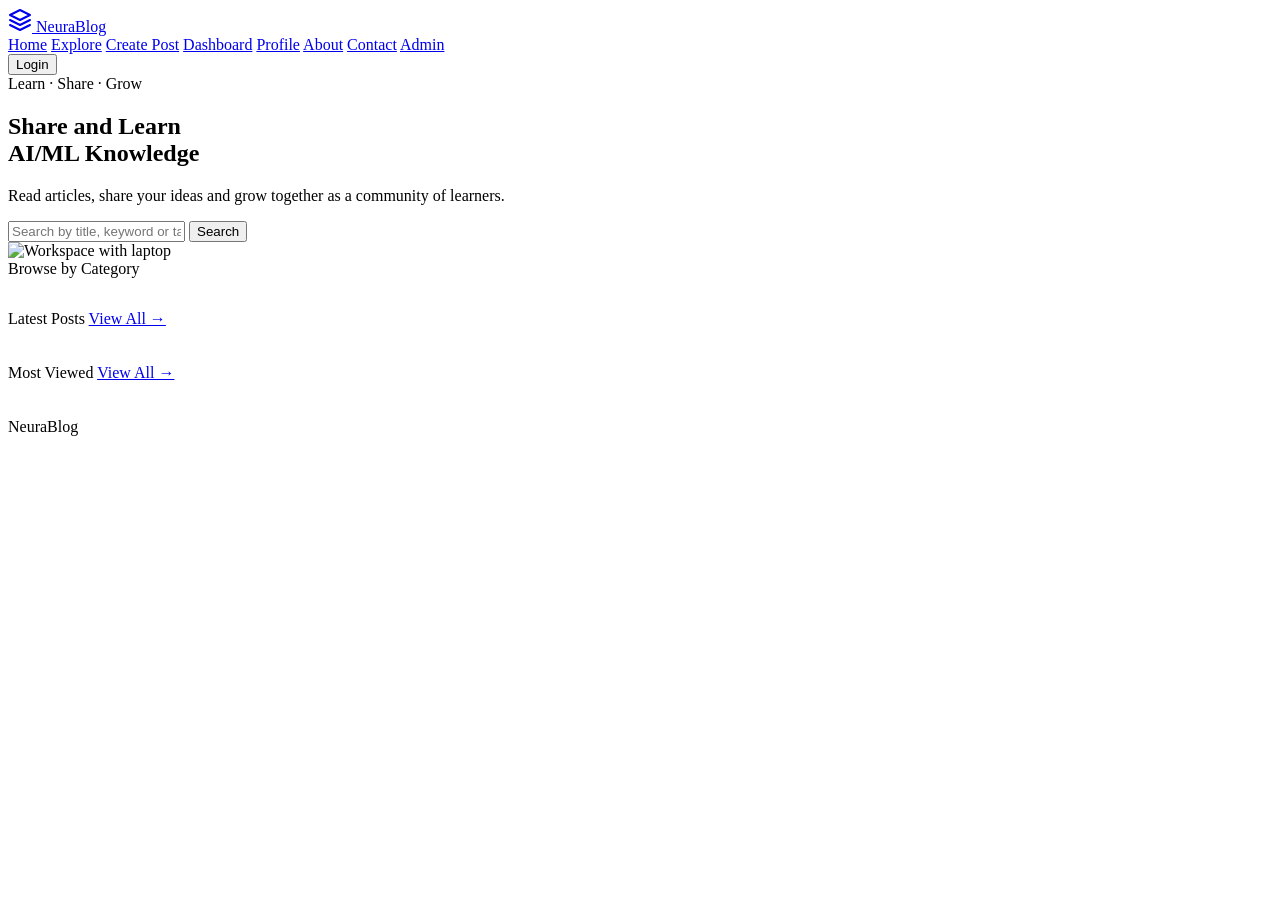
==== index.html @ 39344902 "Add files via upload" ====
<!DOCTYPE html>
<html lang="en">
<head>
    <meta charset="UTF-8">
    <meta name="viewport" content="width=device-width, initial-scale=1.0">
    <title>NeuraBlog - Share and Learn AI/ML Knowledge</title>
    <meta name="description" content="NeuraBlog is a student blogging platform to share and read articles about AI, machine learning, data science and Python.">
    <link rel="stylesheet" href="css/style.css">
</head>
<body>

    <!-- Navbar -->
    <nav class="navbar">
        <div class="container">
            <a href="index.html" class="brand"><svg width="24" height="24" viewBox="0 0 24 24" fill="none" stroke="currentColor" stroke-width="2" stroke-linecap="round" stroke-linejoin="round"><path d="M12 2L2 7l10 5 10-5-10-5zM2 17l10 5 10-5M2 12l10 5 10-5"/></svg> NeuraBlog</a>
            <div class="nav-links">
                <a href="index.html">Home</a>
                <a href="explore.html">Explore</a>
                <a href="create-post.html">Create Post</a>
                <a href="dashboard.html">Dashboard</a>
                <a href="profile.html">Profile</a>
                <a href="about.html">About</a>
                <a href="contact.html">Contact</a>
                <a href="admin.html">Admin</a>
            </div>
            <button class="btn-login" onclick="showLoginMessage()">Login</button>
        </div>
    </nav>

    <!-- Hero section with warm decorative shapes -->
    <section class="hero">
        <div class="container">
            <div class="hero-inner">

                <div class="hero-text">
                    <div class="eyebrow">Learn &middot; Share &middot; Grow</div>
                    <h1>Share and Learn<br><span>AI/ML Knowledge</span></h1>
                    <p>Read articles, share your ideas and grow together as a community of learners.</p>
                    <div class="hero-search">
                        <input type="text" id="heroSearch" placeholder="Search by title, keyword or tag..." onkeydown="handleHeroSearch(event)">
                        <button class="btn btn-primary" onclick="goToSearch()">Search</button>
                    </div>
                </div>

                <div class="hero-image-wrapper">
                    <img src="https://images.unsplash.com/photo-1517694712202-14dd9538aa97?auto=format&fit=crop&w=800&q=80" alt="Workspace with laptop" class="hero-illustration">
                </div>

            </div>
        </div>
    </section>

    <div class="container">

        <!-- Categories -->
        <div style="margin-bottom: 32px;">
            <span class="section-title">Browse by Category</span>
            <div class="categories-scroll" id="categoriesRow" style="margin-top: 14px;">
                <!-- filled by JS -->
            </div>
        </div>

        <!-- Latest posts -->
        <div style="margin-bottom: 36px;">
            <div class="section-header">
                <span class="section-title">Latest Posts</span>
                <a href="explore.html" class="view-all-link">View All &rarr;</a>
            </div>
            <div class="posts-grid" id="recentPosts">
                <!-- filled by JS -->
            </div>
        </div>

        <!-- Most viewed -->
        <div style="margin-bottom: 36px;">
            <div class="section-header">
                <span class="section-title">Most Viewed</span>
                <a href="explore.html?sort=views" class="view-all-link">View All &rarr;</a>
            </div>
            <div class="posts-grid" id="mostViewed">
                <!-- filled by JS -->
            </div>
        </div>

    </div>

    <footer class="footer">
        NeuraBlog
    </footer>

    <script src="js/data.js"></script>
    <script src="js/auth.js"></script>
    <script src="js/posts.js"></script>
    <script src="js/main.js"></script>
    <script>
        initSampleData();
        showHomePage();
    </script>

</body>
</html>
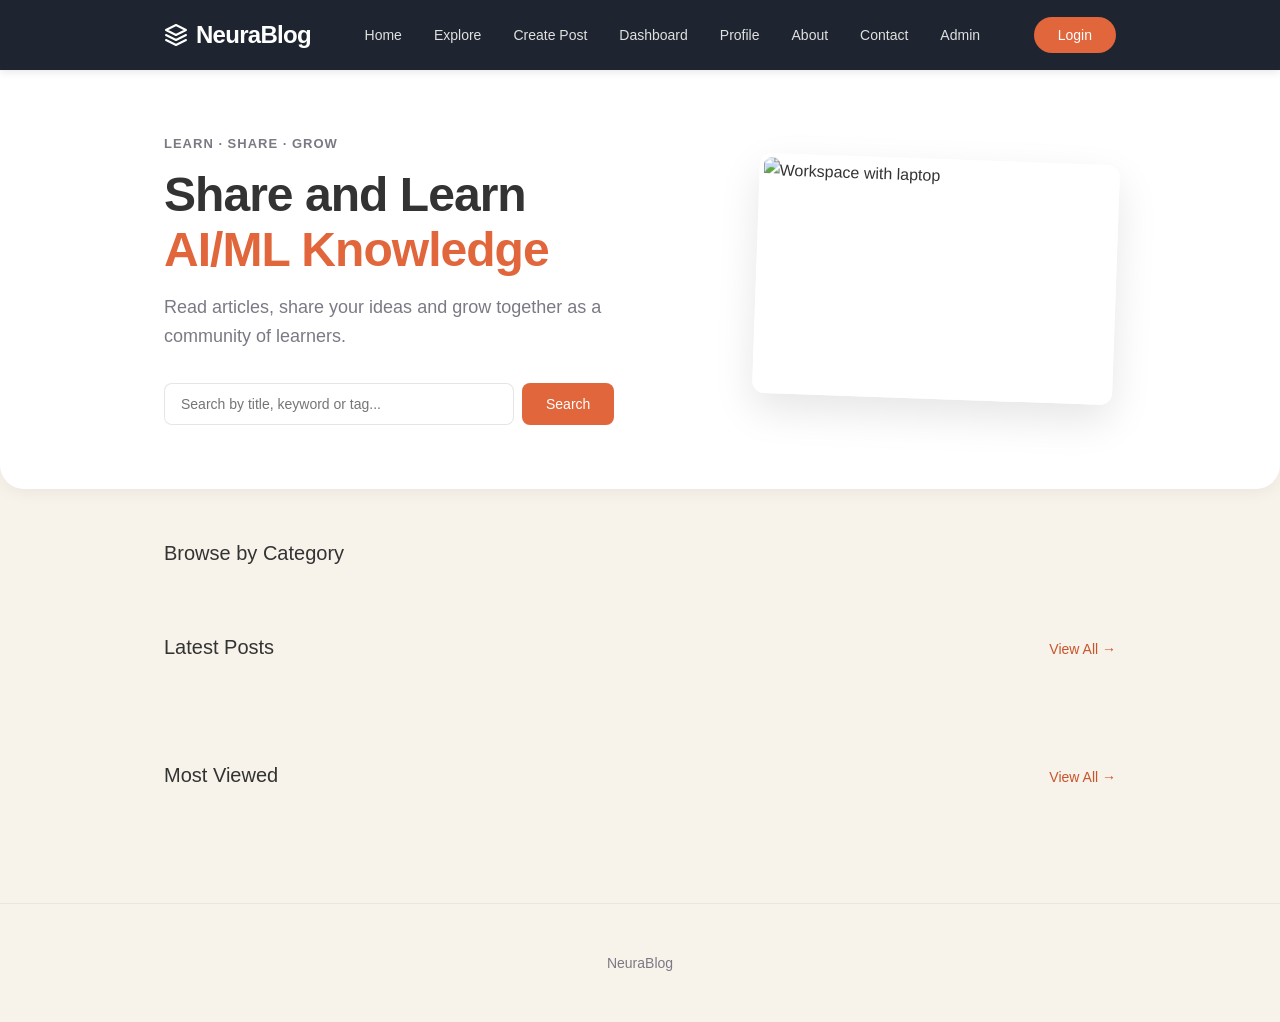
==== commit 2b2f56a2: "Fix HTML formatting and update stylesheet link" ====
--- a/index.html
+++ b/index.html
@@ -5,7 +5,7 @@
     <meta name="viewport" content="width=device-width, initial-scale=1.0">
     <title>NeuraBlog - Share and Learn AI/ML Knowledge</title>
     <meta name="description" content="NeuraBlog is a student blogging platform to share and read articles about AI, machine learning, data science and Python.">
-    <link rel="stylesheet" href="css/style.css">
+    <link rel="stylesheet" href="style.css">
 </head>
 <body>
 
--- a/style.css
+++ b/style.css
@@ -0,0 +1,363 @@
+/* css/style.css */
+/* NeuraBlog - Creative Studio Theme */
+
+:root {
+  --bg-base: #F7F2EA;
+  --bg-card: #FFFFFF;
+  --bg-surface: #FFFFFF;
+  --accent: #E1663B;
+  --accent-dark: #C6552B;
+  --text-main: #333333;
+  --text-sec: #7A7A85;
+  --danger: #D48484;
+  --danger-dark: #B96666;
+  
+  --nav-bg: #1E2530;
+  --nav-text: #E0E0E0;
+  --nav-active-text: #E1663B;
+  
+  --cat-ml: #DCE4EE;
+  --cat-dl: #E6DCEE;
+  --cat-ds: #DCEEDF;
+  --cat-py: #FFE6D5;
+  --cat-pt: #EEE5DC;
+  --cat-ac: #E2ECEB;
+  --cat-ra: #E8E5E1;
+
+  --shadow-card: 0 4px 16px rgba(0,0,0,0.05);
+  --shadow-hover: 0 8px 24px rgba(0,0,0,0.08);
+  
+  --rad-card: 12px;
+  --rad-btn: 8px;
+  --rad-input: 8px;
+  --rad-pill: 50px;
+
+  --space-1: 8px;
+  --space-2: 16px;
+  --space-3: 24px;
+  --space-4: 32px;
+  --space-5: 48px;
+  --space-6: 64px;
+  
+  --font-head: 'Inter', -apple-system, sans-serif;
+  --font-body: 'Inter', -apple-system, sans-serif;
+  --font-ui: 'Inter', -apple-system, sans-serif;
+}
+
+* { margin:0; padding:0; box-sizing:border-box; }
+body { background: var(--bg-base); color: var(--text-main); font-family: var(--font-ui); line-height: 1.6; }
+h1, h2, h3, h4 { font-family: var(--font-head); font-weight: 600; letter-spacing: -0.02em; color: var(--text-main); }
+a { color: var(--text-main); text-decoration: none; transition: color 0.2s; }
+a:hover { color: var(--accent-dark); }
+.container { max-width: 1000px; margin: 0 auto; padding: 0 var(--space-3); }
+
+/* Buttons */
+.btn, .btn-login { display: inline-flex; align-items: center; justify-content: center; padding: 10px var(--space-3); border-radius: var(--rad-btn); font-family: var(--font-ui); font-weight: 500; font-size: 14px; cursor: pointer; transition: all 0.2s ease; border: none; }
+.btn-primary { background: var(--accent); color: #fff; border-radius: var(--rad-btn); }
+.btn-login { background: var(--accent); color: #fff; border-radius: var(--rad-pill); padding: 10px 24px; }
+.btn-primary:hover, .btn-login:hover { background: var(--accent-dark); }
+.btn-outline { background: transparent; border: 1px solid var(--accent-dark); color: var(--text-main); }
+.btn-outline:hover { background: var(--accent); }
+.btn-danger, .btn-delete-comment { background: var(--danger); color: #fff; border: none; padding: 6px 12px; border-radius: var(--rad-btn); cursor: pointer; }
+.btn-danger:hover, .btn-delete-comment:hover { background: var(--danger-dark); }
+.btn-secondary { background: var(--text-sec); color: #fff; }
+.btn-secondary:hover { opacity: 0.9; }
+.btn-small { padding: 6px var(--space-2); font-size: 13px; }
+button:focus, a:focus { outline: 2px solid var(--accent); outline-offset: 2px; }
+
+/* Navbar */
+.navbar { background: var(--nav-bg); position: sticky; top: 0; z-index: 100; box-shadow: 0 2px 8px rgba(0,0,0,0.1); border-bottom: none; }
+.navbar .container { display: flex; align-items: center; height: 70px; gap: var(--space-3); position: relative; }
+.brand { font-size: 24px; font-weight: 700; color: #FFFFFF; letter-spacing: -0.03em; display: flex; align-items: center; gap: 8px; }
+.brand:hover { color: #FFFFFF; opacity: 0.9; }
+.nav-links { display: flex; gap: var(--space-1); flex: 1; align-items: center; justify-content: center; }
+.nav-links a { font-size: 14px; font-weight: 500; padding: 8px 12px; border-radius: var(--rad-btn); color: var(--nav-text); }
+.nav-links a:hover { color: var(--nav-active-text); background: transparent; }
+.nav-links a.active { color: var(--nav-active-text); font-weight: 600; border-bottom: 2px solid var(--nav-active-text); border-radius: 0; background: transparent; }
+.btn-login { margin-left: auto; }
+
+/* Mobile Menu Toggle */
+.mobile-menu-toggle { display: none; background: none; border: none; cursor: pointer; color: var(--text-main); padding: 8px; margin-left: auto; }
+.mobile-menu-toggle svg { width: 24px; height: 24px; fill: none; stroke: currentColor; stroke-width: 2; }
+
+/* Hero */
+.hero { padding: var(--space-6) 0; background: var(--bg-surface); margin-bottom: var(--space-5); border-radius: 0 0 24px 24px; box-shadow: var(--shadow-card); overflow: hidden; }
+.hero-inner { display: flex; align-items: center; justify-content: space-between; gap: var(--space-5); }
+.hero-text { flex: 1; z-index: 2; }
+.eyebrow { font-size: 13px; font-weight: 600; color: var(--text-sec); text-transform: uppercase; letter-spacing: 1px; margin-bottom: 12px; }
+.hero-text h1 { font-size: 48px; line-height: 1.15; margin-bottom: var(--space-2); }
+.hero-text h1 span { color: var(--accent); }
+.hero-text p { font-size: 18px; color: var(--text-sec); margin-bottom: var(--space-4); max-width: 500px; }
+.hero-search { display: flex; gap: var(--space-1); }
+.hero-search input { flex: 1; max-width: 350px; padding: 12px var(--space-2); border: 1px solid rgba(0,0,0,0.1); border-radius: var(--rad-input); font-family: var(--font-ui); font-size: 14px; transition: border 0.2s; background: var(--bg-card); }
+.hero-search input:focus { outline: none; border-color: var(--accent-dark); box-shadow: 0 0 0 3px var(--accent); }
+
+/* Hero Image */
+.hero-image-wrapper { flex-shrink: 0; width: 360px; height: 240px; border-radius: var(--rad-card); overflow: hidden; box-shadow: 0 16px 40px rgba(0,0,0,0.1); position: relative; z-index: 2; border: 4px solid var(--bg-card); transform: rotate(2deg); transition: transform 0.3s ease; }
+.hero-image-wrapper:hover { transform: rotate(0deg) scale(1.02); box-shadow: 0 20px 48px rgba(0,0,0,0.15); }
+.hero-illustration { width: 100%; height: 100%; object-fit: cover; }
+
+/* Categories */
+.section-title { font-size: 20px; margin-bottom: var(--space-3); }
+.section-header { display: flex; justify-content: space-between; align-items: baseline; margin-bottom: var(--space-3); }
+.view-all-link { font-size: 14px; font-weight: 500; color: var(--accent-dark); }
+.view-all-link:hover { color: var(--text-main); }
+.categories-scroll { display: flex; gap: var(--space-1); flex-wrap: wrap; margin-bottom: var(--space-5); }
+.category-pill { padding: 8px 16px; background: var(--bg-card); border-radius: var(--rad-pill); font-size: 14px; font-weight: 500; color: var(--text-sec); box-shadow: var(--shadow-card); transition: all 0.2s; border: 1px solid transparent; }
+.category-pill:hover { background: var(--bg-surface); color: var(--accent); border-color: var(--accent); transform: translateY(-2px); }
+
+/* Cards Grid */
+.posts-grid { display: grid; grid-template-columns: repeat(3, 1fr); gap: var(--space-3); margin-bottom: var(--space-5); }
+.post-card { background: var(--bg-card); border-radius: var(--rad-card); overflow: hidden; box-shadow: var(--shadow-card); transition: all 0.3s ease; display: flex; flex-direction: column; border: 1px solid transparent; }
+.post-card:hover { box-shadow: var(--shadow-hover); transform: translateY(-4px); border-color: var(--accent); }
+.post-card-img, .post-card-img-placeholder { width: 100%; height: 180px; object-fit: cover; background: var(--bg-surface); display: flex; align-items: center; justify-content: center; font-weight: 600; color: var(--text-sec); font-size: 24px; letter-spacing: 2px; border-bottom: 1px solid rgba(0,0,0,0.05); }
+.post-card-body { padding: var(--space-3); display: flex; flex-direction: column; flex: 1; }
+.post-category { display: inline-block; padding: 4px 12px; font-size: 12px; font-weight: 600; border-radius: var(--rad-pill); margin-bottom: var(--space-2); align-self: flex-start; color: var(--text-main); }
+
+.cat-ml { background: var(--cat-ml); }
+.cat-dl { background: var(--cat-dl); }
+.cat-ds { background: var(--cat-ds); }
+.cat-py { background: var(--cat-py); }
+.cat-pt { background: var(--cat-pt); }
+.cat-ac { background: var(--cat-ac); }
+.cat-ra { background: var(--cat-ra); }
+
+.post-card h3 { font-size: 18px; margin-bottom: var(--space-1); line-height: 1.3; font-family: var(--font-head); }
+.post-card h3 a { display: block; }
+.post-card .post-excerpt { font-size: 14px; color: var(--text-sec); margin-bottom: var(--space-3); flex: 1; display: -webkit-box; -webkit-line-clamp: 2; -webkit-box-orient: vertical; overflow: hidden; font-family: var(--font-body); }
+.post-card .post-meta { font-size: 12px; color: var(--text-sec); margin-bottom: var(--space-2); font-weight: 500; }
+.post-tags { margin-bottom: var(--space-2); }
+.tag { display: inline-block; font-size: 11px; padding: 4px 8px; background: var(--bg-base); border-radius: 4px; margin: 0 4px 4px 0; color: var(--text-sec); font-weight: 500; border: 1px solid rgba(0,0,0,0.04); }
+.post-card .post-stats { display: flex; gap: var(--space-2); font-size: 12px; color: var(--text-sec); border-top: 1px solid rgba(0,0,0,0.05); padding-top: var(--space-2); margin-top: auto; }
+.stat-icon { display: inline-flex; align-items: center; gap: 4px; }
+.stat-icon svg { width: 14px; height: 14px; fill: currentColor; opacity: 0.7; }
+.stat-icon:hover svg { color: var(--accent-dark); opacity: 1; }
+
+/* Reading View Layout */
+.post-detail-layout { display: flex; gap: var(--space-4); align-items: flex-start; }
+.post-detail-main { flex: 1; max-width: 700px; }
+.post-detail-sidebar { width: 320px; flex-shrink: 0; position: sticky; top: 100px; display: flex; flex-direction: column; gap: var(--space-4); }
+
+/* Reading View */
+.post-detail { background: var(--bg-card); padding: var(--space-5); border-radius: var(--rad-card); box-shadow: var(--shadow-card); margin-bottom: var(--space-5); margin-top: 0; }
+.post-detail h1 { font-size: 36px; line-height: 1.2; margin: var(--space-2) 0; }
+.post-detail .post-meta { font-size: 14px; color: var(--text-sec); margin-bottom: var(--space-4); display: flex; gap: var(--space-2); align-items: center; flex-wrap: wrap; border-bottom: 1px solid rgba(0,0,0,0.05); padding-bottom: var(--space-3); }
+.post-detail .cover { width: 100%; border-radius: 12px; margin-bottom: var(--space-4); max-height: 400px; object-fit: cover; }
+.post-content { font-size: 18px; line-height: 1.7; color: var(--text-main); font-family: var(--font-body); }
+.post-content h2 { font-size: 26px; margin: var(--space-4) 0 var(--space-2); font-family: var(--font-head); }
+.post-content p { margin-bottom: var(--space-2); }
+.post-content pre { background: var(--bg-base); padding: var(--space-3); border-radius: 8px; overflow-x: auto; font-family: monospace; font-size: 14px; margin: var(--space-3) 0; border: 1px solid rgba(0,0,0,0.05); color: #333; }
+.key-points { background: var(--bg-base); padding: var(--space-4); border-radius: var(--rad-card); margin: var(--space-4) 0; }
+.key-points h3 { font-size: 18px; margin-bottom: var(--space-2); }
+.key-points ul { list-style: none; padding-left: 0; margin-bottom: 0; }
+.key-points li { position: relative; padding-left: 24px; margin-bottom: 8px; font-size: 15px; }
+.key-points li::before { content: ''; position: absolute; left: 0; top: 8px; width: 8px; height: 8px; border-radius: 50%; background: var(--accent); }
+.post-actions { display: flex; gap: var(--space-2); margin-top: var(--space-5); padding-top: var(--space-3); border-top: 1px solid rgba(0,0,0,0.05); }
+
+/* Comments */
+.comments-section { background: var(--bg-card); padding: var(--space-4); border-radius: var(--rad-card); box-shadow: var(--shadow-card); margin-bottom: 0; }
+.comments-section h2 { margin-bottom: var(--space-3); font-size: 20px; }
+.comment-box { padding: var(--space-3) 0; border-bottom: 1px solid rgba(0,0,0,0.05); display: flex; flex-direction: column; gap: 6px; }
+.comment-box:last-child { border-bottom: none; }
+.comment-header { display: flex; align-items: center; gap: 8px; }
+.comment-author { font-weight: 600; font-size: 14px; color: var(--text-main); }
+.comment-date { font-size: 12px; color: var(--text-sec); }
+.comment-text { font-size: 15px; margin-top: 2px; font-family: var(--font-body); }
+.comment-form { margin-top: var(--space-3); }
+.comment-form textarea { width: 100%; padding: 16px; border-radius: var(--rad-input); border: 1px solid rgba(0,0,0,0.1); margin-bottom: var(--space-2); font-family: var(--font-ui); font-size: 14px; background: var(--bg-base); resize: vertical; }
+.comment-form textarea:focus { outline: none; border-color: var(--accent-dark); box-shadow: 0 0 0 3px var(--accent); }
+
+/* Dashboard / Tables */
+.stat-card { background: var(--bg-card); padding: var(--space-4); border-radius: var(--rad-card); box-shadow: var(--shadow-card); text-align: center; }
+.stat-number { font-size: 42px; font-weight: 700; color: var(--text-main); margin-bottom: 4px; letter-spacing: -0.05em; }
+.stat-label { font-size: 14px; color: var(--text-sec); font-weight: 500; text-transform: uppercase; letter-spacing: 1px; }
+#dashboardStats { display: grid; grid-template-columns: repeat(3, 1fr); gap: var(--space-3); margin-bottom: var(--space-5); margin-top: var(--space-3); }
+#adminStats { display: grid; grid-template-columns: repeat(4, 1fr); gap: var(--space-3); margin-bottom: var(--space-5); margin-top: var(--space-3); }
+.data-table-container { overflow-x: auto; background: var(--bg-card); border-radius: var(--rad-card); box-shadow: var(--shadow-card); }
+.data-table { width: 100%; border-collapse: collapse; }
+.data-table th, .data-table td { padding: 16px var(--space-3); text-align: left; border-bottom: 1px solid rgba(0,0,0,0.04); font-size: 14px; }
+.data-table th { font-weight: 600; color: var(--text-sec); background: var(--bg-surface); text-transform: uppercase; font-size: 12px; letter-spacing: 0.5px; }
+.data-table tbody tr:hover { background: var(--bg-surface); }
+.badge-published { background: var(--cat-ds); padding: 4px 8px; border-radius: 4px; font-size: 11px; font-weight: 600; color: var(--text-main); }
+.badge-draft { background: var(--cat-pt); padding: 4px 8px; border-radius: 4px; font-size: 11px; font-weight: 600; color: var(--text-main); }
+
+/* Profile */
+.profile-info { background: #FDF5EE; padding: var(--space-5); border-radius: var(--rad-card); box-shadow: var(--shadow-card); margin-bottom: var(--space-4); display: flex; align-items: flex-start; gap: var(--space-4); position: relative; margin-top: var(--space-3); }
+.profile-avatar { width: 80px; height: 80px; border-radius: 50%; background: var(--accent); color: white; display: flex; align-items: center; justify-content: center; font-size: 32px; font-weight: bold; flex-shrink: 0; }
+.profile-info-content { flex: 1; }
+.profile-info h2 { font-size: 24px; margin-bottom: 4px; }
+.profile-role { color: var(--text-sec); font-size: 15px; margin-bottom: 12px; display: block; }
+.profile-bio { margin-bottom: 16px; font-size: 15px; max-width: 600px; font-family: var(--font-body); }
+.skills-row { display: flex; flex-wrap: wrap; gap: 8px; margin-bottom: 16px; }
+.skill-tag { background: #fff; border: 1px solid rgba(0,0,0,0.1); padding: 4px 10px; border-radius: 20px; font-size: 13px; font-weight: 500; }
+.profile-info .links { display: flex; gap: 16px; font-size: 14px; }
+.profile-info .links a { color: var(--accent-dark); font-weight: 500; }
+.profile-info .links a:hover { text-decoration: underline; }
+.profile-info .edit-btn { position: absolute; top: var(--space-4); right: var(--space-4); }
+
+.profile-post-row { display: flex; align-items: center; gap: var(--space-4); background: var(--bg-card); padding: var(--space-3); border-radius: var(--rad-card); box-shadow: var(--shadow-card); margin-bottom: var(--space-3); transition: transform 0.2s; }
+.profile-post-row:hover { transform: translateX(4px); box-shadow: var(--shadow-hover); }
+.profile-post-img { width: 100px; height: 75px; object-fit: cover; border-radius: 8px; flex-shrink: 0; }
+.profile-post-content { flex: 1; }
+.profile-post-content h4 { margin: 0 0 6px 0; font-size: 16px; }
+.profile-post-meta { font-size: 13px; color: var(--text-sec); }
+.profile-post-actions { display: flex; gap: 8px; }
+
+/* Explore Filters */
+.filters { background: var(--bg-card); padding: var(--space-3); border-radius: var(--rad-card); box-shadow: var(--shadow-card); display: flex; gap: var(--space-3); flex-wrap: wrap; margin-bottom: var(--space-5); align-items: flex-end; margin-top: var(--space-3); }
+.filter-group { display: flex; flex-direction: column; gap: 6px; flex: 1; min-width: 180px; }
+.filter-group label { font-size: 12px; font-weight: 600; color: var(--text-sec); text-transform: uppercase; letter-spacing: 0.5px; }
+.filter-group input, .filter-group select { padding: 12px; border: 1px solid rgba(0,0,0,0.1); border-radius: var(--rad-input); font-family: var(--font-ui); font-size: 14px; background: var(--bg-base); }
+.filter-group input:focus, .filter-group select:focus { outline: none; border-color: var(--accent-dark); box-shadow: 0 0 0 3px var(--accent); background: #fff; }
+.filters .btn { padding: 12px var(--space-3); }
+
+/* Explore Layout */
+.explore-layout { display: flex; gap: var(--space-4); align-items: flex-start; }
+.explore-sidebar { width: 280px; flex-shrink: 0; background: var(--bg-card); padding: var(--space-4); border-radius: var(--rad-card); box-shadow: var(--shadow-card); position: sticky; top: 100px; }
+.explore-sidebar h3 { font-size: 16px; margin-bottom: var(--space-3); color: var(--text-sec); text-transform: uppercase; letter-spacing: 1px; }
+.explore-main { flex: 1; }
+
+.sidebar-category-item { display: flex; align-items: center; gap: 12px; padding: 10px 12px; margin-bottom: 8px; border-radius: var(--rad-btn); cursor: pointer; transition: background 0.2s; }
+.sidebar-category-item:hover { background: var(--bg-surface); }
+.sidebar-icon { width: 36px; height: 36px; border-radius: 50%; display: flex; align-items: center; justify-content: center; color: var(--text-main); }
+.sidebar-icon svg { width: 18px; height: 18px; }
+.sidebar-name { font-size: 14px; font-weight: 500; flex: 1; }
+.sidebar-count { font-size: 12px; font-weight: 600; color: var(--text-sec); background: var(--bg-base); padding: 2px 8px; border-radius: 12px; }
+
+.posts-grid-2col { grid-template-columns: repeat(2, 1fr); }
+
+/* Create / Edit Form */
+.editor-layout { display: flex; gap: var(--space-4); margin-top: var(--space-4); }
+.editor-main { flex: 2; background: var(--bg-card); padding: var(--space-5); border-radius: var(--rad-card); box-shadow: var(--shadow-card); }
+.editor-sidebar { flex: 1; }
+.form-group { margin-bottom: var(--space-3); }
+.form-group label { display: block; margin-bottom: 8px; font-weight: 600; font-size: 14px; color: var(--text-sec); }
+.form-group input, .form-group select, .form-group textarea { width: 100%; padding: 12px; border: 1px solid rgba(0,0,0,0.1); border-radius: var(--rad-input); font-family: var(--font-ui); font-size: 15px; transition: all 0.2s; background: var(--bg-base); }
+.form-group textarea { font-family: var(--font-body); min-height: 300px; resize: vertical; }
+.form-group input:focus, .form-group select:focus, .form-group textarea:focus { outline: none; border-color: var(--accent-dark); box-shadow: 0 0 0 3px var(--accent); background: #fff; }
+.tips-panel { background: var(--bg-card); padding: var(--space-4); border-radius: var(--rad-card); box-shadow: var(--shadow-card); margin-bottom: var(--space-3); }
+.tips-panel h3 { font-size: 18px; margin-bottom: var(--space-2); }
+.tips-panel ul { padding-left: var(--space-3); font-size: 15px; color: var(--text-sec); line-height: 1.8; }
+.tips-panel ul li { margin-bottom: 8px; }
+
+/* Forms / Contact / About */
+.contact-form { max-width: 500px; margin: var(--space-4) auto; background: var(--bg-card); padding: var(--space-5); border-radius: var(--rad-card); box-shadow: var(--shadow-card); }
+.about-features { display: grid; grid-template-columns: repeat(3, 1fr); gap: var(--space-4); margin: var(--space-5) 0; }
+.feature-card { background: var(--bg-card); padding: var(--space-4); border-radius: var(--rad-card); box-shadow: var(--shadow-card); text-align: center; }
+.feature-icon { width: 48px; height: 48px; margin: 0 auto var(--space-3); color: var(--accent-dark); }
+.feature-card h3 { margin-bottom: var(--space-2); }
+.feature-card p { color: var(--text-sec); font-size: 14px; }
+
+/* Tabs */
+.tabs { display: flex; gap: var(--space-3); margin-bottom: var(--space-4); border-bottom: 1px solid rgba(0,0,0,0.05); }
+.tab-btn { background: none; border: none; padding: 12px 0; font-size: 16px; font-weight: 600; color: var(--text-sec); cursor: pointer; border-bottom: 2px solid transparent; transition: all 0.2s; }
+.tab-btn.active { color: var(--text-main); border-bottom-color: var(--accent-dark); }
+.tab-content { display: none; }
+.tab-content.active { display: block; }
+
+/* Misc */
+.page-header { padding: var(--space-4) 0; margin-bottom: var(--space-2); text-align: center; }
+.page-header h1 { font-size: 40px; margin-bottom: 8px; }
+.page-header p { color: var(--text-sec); font-size: 18px; }
+.footer { text-align: center; padding: var(--space-5) 0; color: var(--text-sec); font-size: 14px; margin-top: var(--space-6); border-top: 1px solid rgba(0,0,0,0.05); }
+
+/* Empty States */
+.empty-state { text-align: center; padding: var(--space-5); background: var(--bg-card); border-radius: var(--rad-card); color: var(--text-sec); box-shadow: var(--shadow-card); }
+
+/* Related Posts */
+.related-posts { margin-top: var(--space-5); padding-top: var(--space-4); border-top: 1px solid rgba(0,0,0,0.05); }
+.related-post-item { padding: var(--space-2) 0; border-bottom: 1px solid rgba(0,0,0,0.05); }
+.related-post-item:last-child { border-bottom: none; }
+.related-post-item a { font-weight: 600; display: block; margin-bottom: 4px; }
+.related-meta { font-size: 12px; color: var(--text-sec); }
+
+/* Responsive */
+@media (max-width: 768px) {
+  .posts-grid, .about-features { grid-template-columns: repeat(2, 1fr); }
+  .hero-inner { flex-direction: column; text-align: center; gap: var(--space-3); }
+  .hero-image-wrapper { display: none; }
+  .hero-text p { margin: 0 auto var(--space-4); }
+  .hero-search { flex-direction: column; }
+  .hero-search input { max-width: 100%; }
+  
+  .nav-links { display: none; flex-direction: column; position: absolute; top: 70px; left: 0; right: 0; background: var(--bg-card); padding: var(--space-3); box-shadow: 0 4px 12px rgba(0,0,0,0.1); border-bottom: 1px solid rgba(0,0,0,0.05); }
+  .nav-links.active { display: flex; }
+  .mobile-menu-toggle { display: block; }
+  .btn-login, .user-menu { margin-left: 0; width: 100%; margin-top: var(--space-2); }
+  
+  .editor-layout { flex-direction: column; }
+  #dashboardStats, .admin-stats { grid-template-columns: 1fr; }
+  
+  .post-list-card { flex-direction: column; }
+  .post-list-card-img, .post-list-img-placeholder { width: 100%; height: 180px; border-right: none; border-bottom: 1px solid rgba(0,0,0,0.05); }
+  .post-detail { padding: var(--space-4) var(--space-3); margin-top: var(--space-2); }
+  .post-detail h1 { font-size: 28px; }
+}
+
+@media (max-width: 480px) {
+  .posts-grid, .about-features { grid-template-columns: 1fr; }
+  .filters { flex-direction: column; align-items: stretch; }
+  .filter-group { min-width: 100%; }
+  .post-actions { flex-direction: column; }
+}
+
+/* Auth Layout */
+.auth-layout { margin: 0; padding: 0; min-height: 100vh; background: var(--bg-base); display: flex; align-items: center; justify-content: center; }
+.auth-layout.split-screen { display: flex; flex-direction: row; align-items: stretch; padding: 0; }
+.auth-left { flex: 1; position: relative; background-color: #000; display: flex; align-items: center; justify-content: center; padding: var(--space-5); overflow: hidden; }
+.auth-left-login { background: url('https://images.unsplash.com/photo-1593642632823-8f785ba67e45?auto=format&fit=crop&w=1200&q=80') center/cover no-repeat; }
+.auth-left-register { background: url('https://images.unsplash.com/photo-1517694712202-14dd9538aa97?auto=format&fit=crop&w=1200&q=80') center/cover no-repeat; }
+.auth-left-overlay { position: absolute; inset: 0; background: rgba(0, 0, 0, 0.75); }
+.auth-left-content { position: relative; z-index: 10; max-width: 480px; color: #fff; }
+.auth-brand-light { display: inline-flex; align-items: center; gap: 8px; font-size: 24px; font-weight: 700; color: #fff; margin-bottom: var(--space-5); }
+.auth-brand-light:hover { color: #fff; opacity: 0.9; }
+.auth-left-content h1 { color: #fff; font-size: 40px; margin-bottom: var(--space-3); }
+.auth-left-content p { font-size: 18px; line-height: 1.6; opacity: 0.9; color: #fff; }
+
+.auth-right { flex: 1; display: flex; align-items: center; justify-content: center; padding: var(--space-5); background: var(--bg-base); }
+.auth-container { width: 100%; max-width: 440px; }
+.auth-card { background: var(--bg-card); padding: var(--space-5); border-radius: var(--rad-card); box-shadow: var(--shadow-card); }
+.auth-card h2 { font-size: 28px; margin-bottom: var(--space-4); font-family: var(--font-head); }
+.auth-submit { width: 100%; padding: 14px; font-size: 15px; margin-top: var(--space-2); }
+.auth-links { margin-top: var(--space-4); display: flex; flex-direction: column; gap: var(--space-2); text-align: center; font-size: 14px; }
+.auth-links a { color: var(--accent-dark); font-weight: 500; }
+.auth-links a:hover { color: var(--text-main); }
+.form-error { display: block; color: var(--danger-dark); font-size: 12px; margin-top: 4px; font-weight: 500; min-height: 18px; }
+.form-row { display: flex; gap: var(--space-3); }
+.form-row .form-group { flex: 1; margin-bottom: var(--space-2); }
+.form-options { display: flex; justify-content: space-between; align-items: center; font-size: 13px; margin-bottom: var(--space-3); }
+.remember-me { display: flex; align-items: center; gap: 6px; cursor: pointer; color: var(--text-sec); font-weight: 500; }
+.forgot-link { color: var(--accent-dark); font-weight: 500; }
+.forgot-link:hover { color: var(--text-main); }
+@media (max-width: 768px) {
+  .auth-layout.split-screen { flex-direction: column; }
+  .auth-left { padding: var(--space-4); min-height: 30vh; flex: none; }
+  .auth-left-content h1 { font-size: 28px; margin-bottom: var(--space-2); }
+  .auth-left-content p { font-size: 15px; }
+  .auth-right { padding: var(--space-3); align-items: flex-start; padding-top: var(--space-5); }
+}
+@media (max-width: 480px) {
+  .form-row { flex-direction: column; gap: 0; }
+  .auth-card { padding: var(--space-4); }
+}
+
+/* User Dropdown Navbar */
+.user-menu { position: relative; display: inline-flex; align-items: center; margin-left: auto; }
+.user-menu-btn { background: none; border: none; display: flex; align-items: center; gap: 8px; cursor: pointer; font-family: var(--font-ui); color: var(--nav-text); font-weight: 500; font-size: 14px; }
+.user-avatar-small { width: 32px; height: 32px; border-radius: 50%; background: var(--accent); color: #fff; display: flex; align-items: center; justify-content: center; font-weight: 600; }
+.user-dropdown { position: absolute; right: 0; top: 120%; background: var(--bg-card); min-width: 160px; border-radius: var(--rad-btn); box-shadow: var(--shadow-hover); display: none; flex-direction: column; padding: 8px 0; border: 1px solid rgba(0,0,0,0.05); }
+.user-menu:hover .user-dropdown { display: flex; }
+.user-dropdown a { padding: 10px 16px; color: var(--text-main); font-size: 14px; }
+.user-dropdown a:hover { background: var(--bg-surface); color: var(--accent-dark); }
+
+@media (max-width: 768px) {
+  .explore-layout, .post-detail-layout { flex-direction: column; }
+  .explore-sidebar, .post-detail-sidebar { width: 100%; position: static; }
+  .posts-grid-2col { grid-template-columns: 1fr; }
+  #dashboardStats, #adminStats { grid-template-columns: 1fr; }
+  .profile-info { flex-direction: column; text-align: center; align-items: center; }
+  .profile-post-row { flex-direction: column; align-items: flex-start; }
+  .profile-post-img { width: 100%; height: 160px; }
+  .core-values { grid-template-columns: 1fr; }
+  .mission-section { flex-direction: column; }
+}
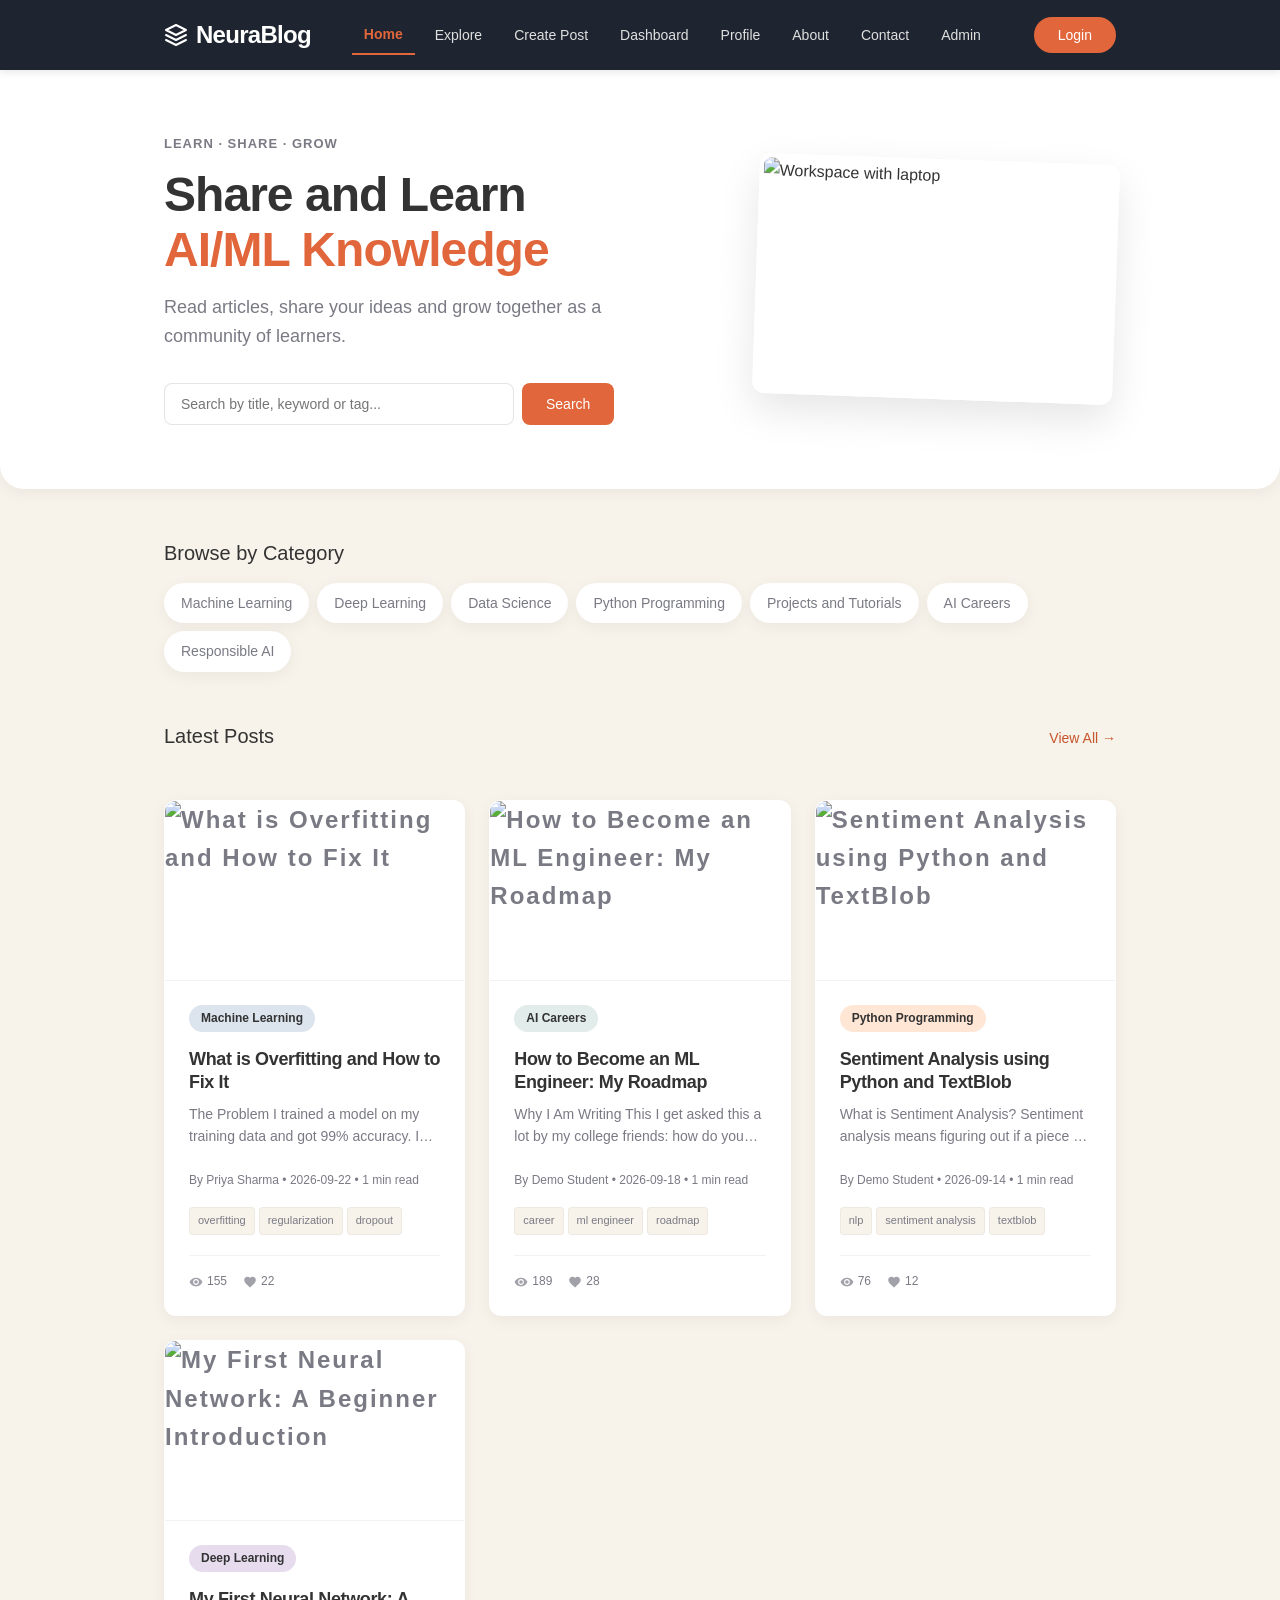
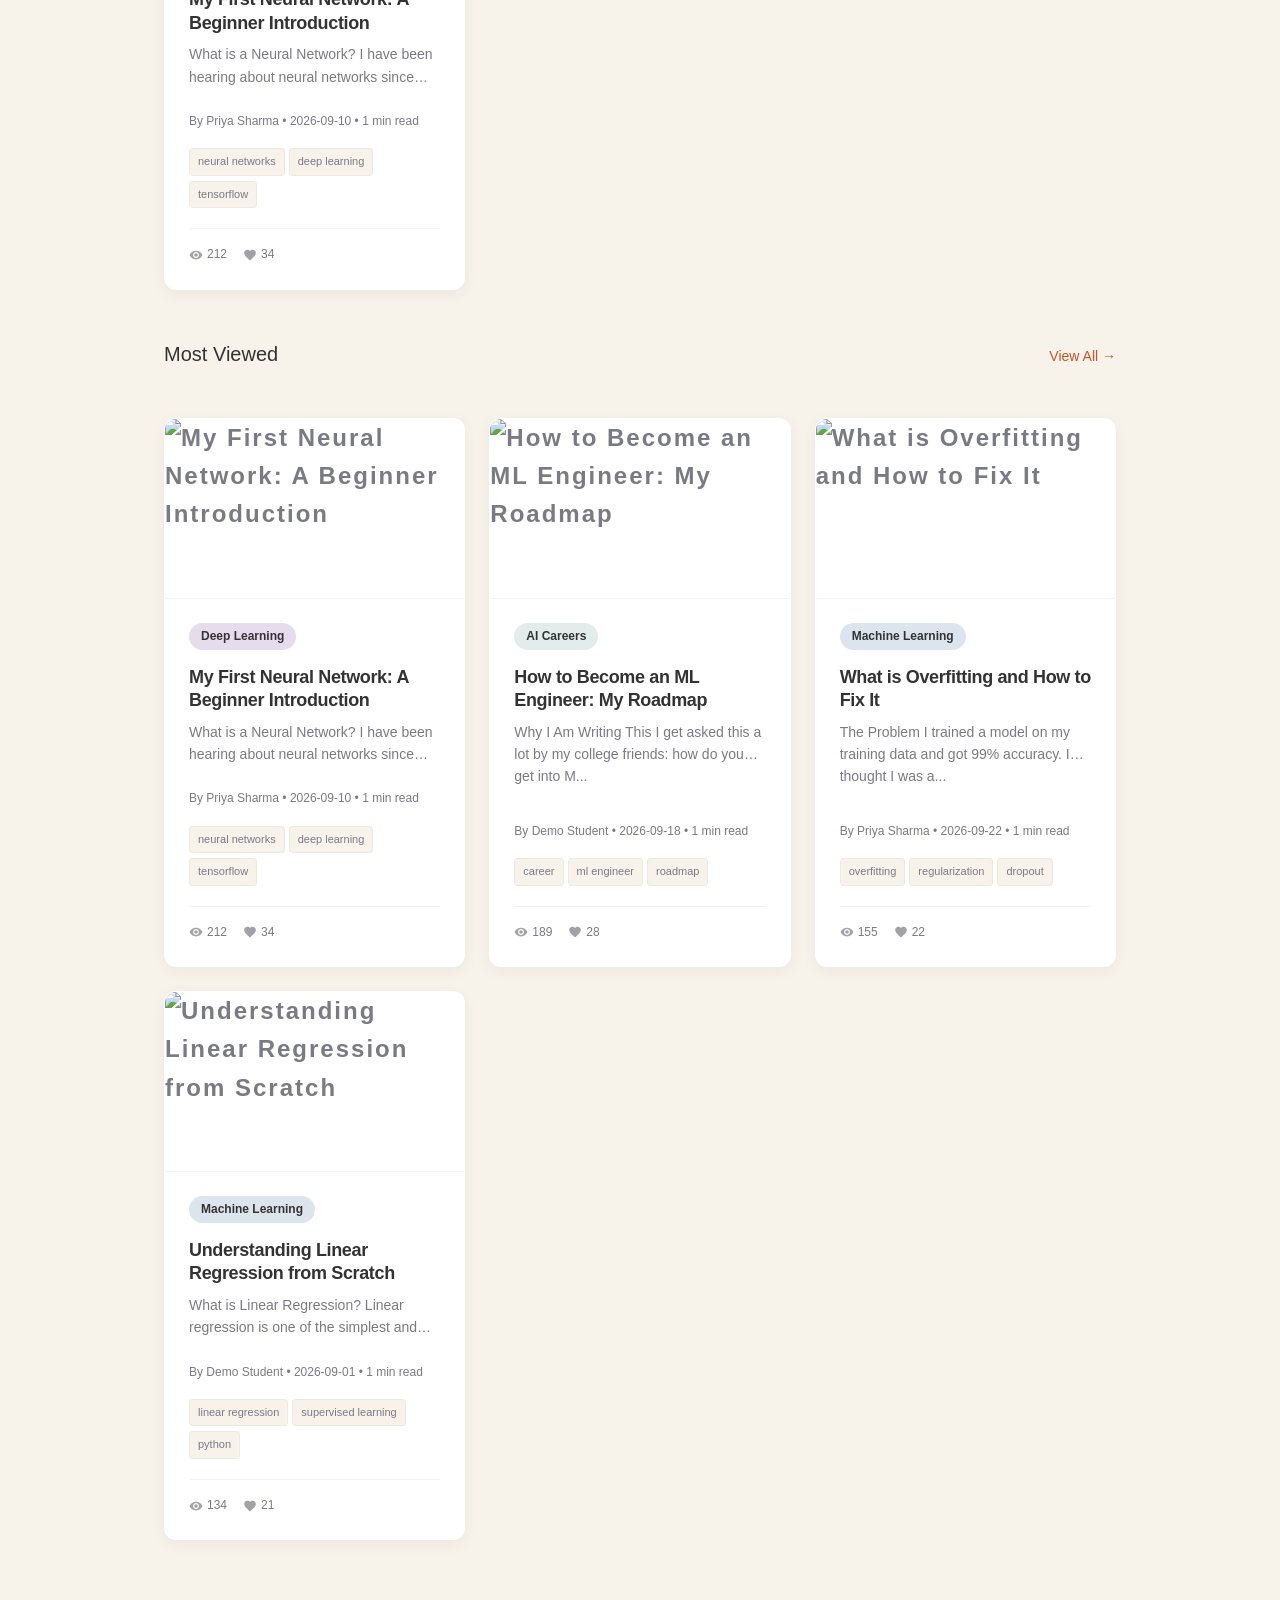
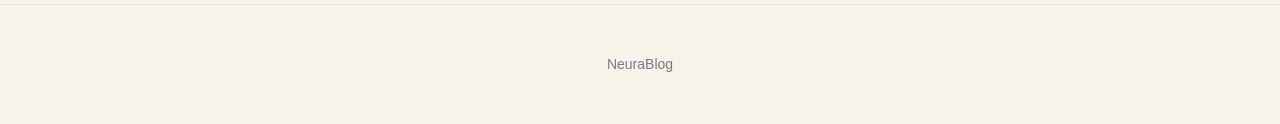
==== commit 0d3ecf3e: "Fix HTML formatting and structure" ====
--- a/index.html
+++ b/index.html
@@ -88,10 +88,10 @@
         NeuraBlog
     </footer>
 
-    <script src="js/data.js"></script>
-    <script src="js/auth.js"></script>
-    <script src="js/posts.js"></script>
-    <script src="js/main.js"></script>
+    <script src="data.js"></script>
+    <script src="auth.js"></script>
+    <script src="posts.js"></script>
+    <script src="main.js"></script>
     <script>
         initSampleData();
         showHomePage();
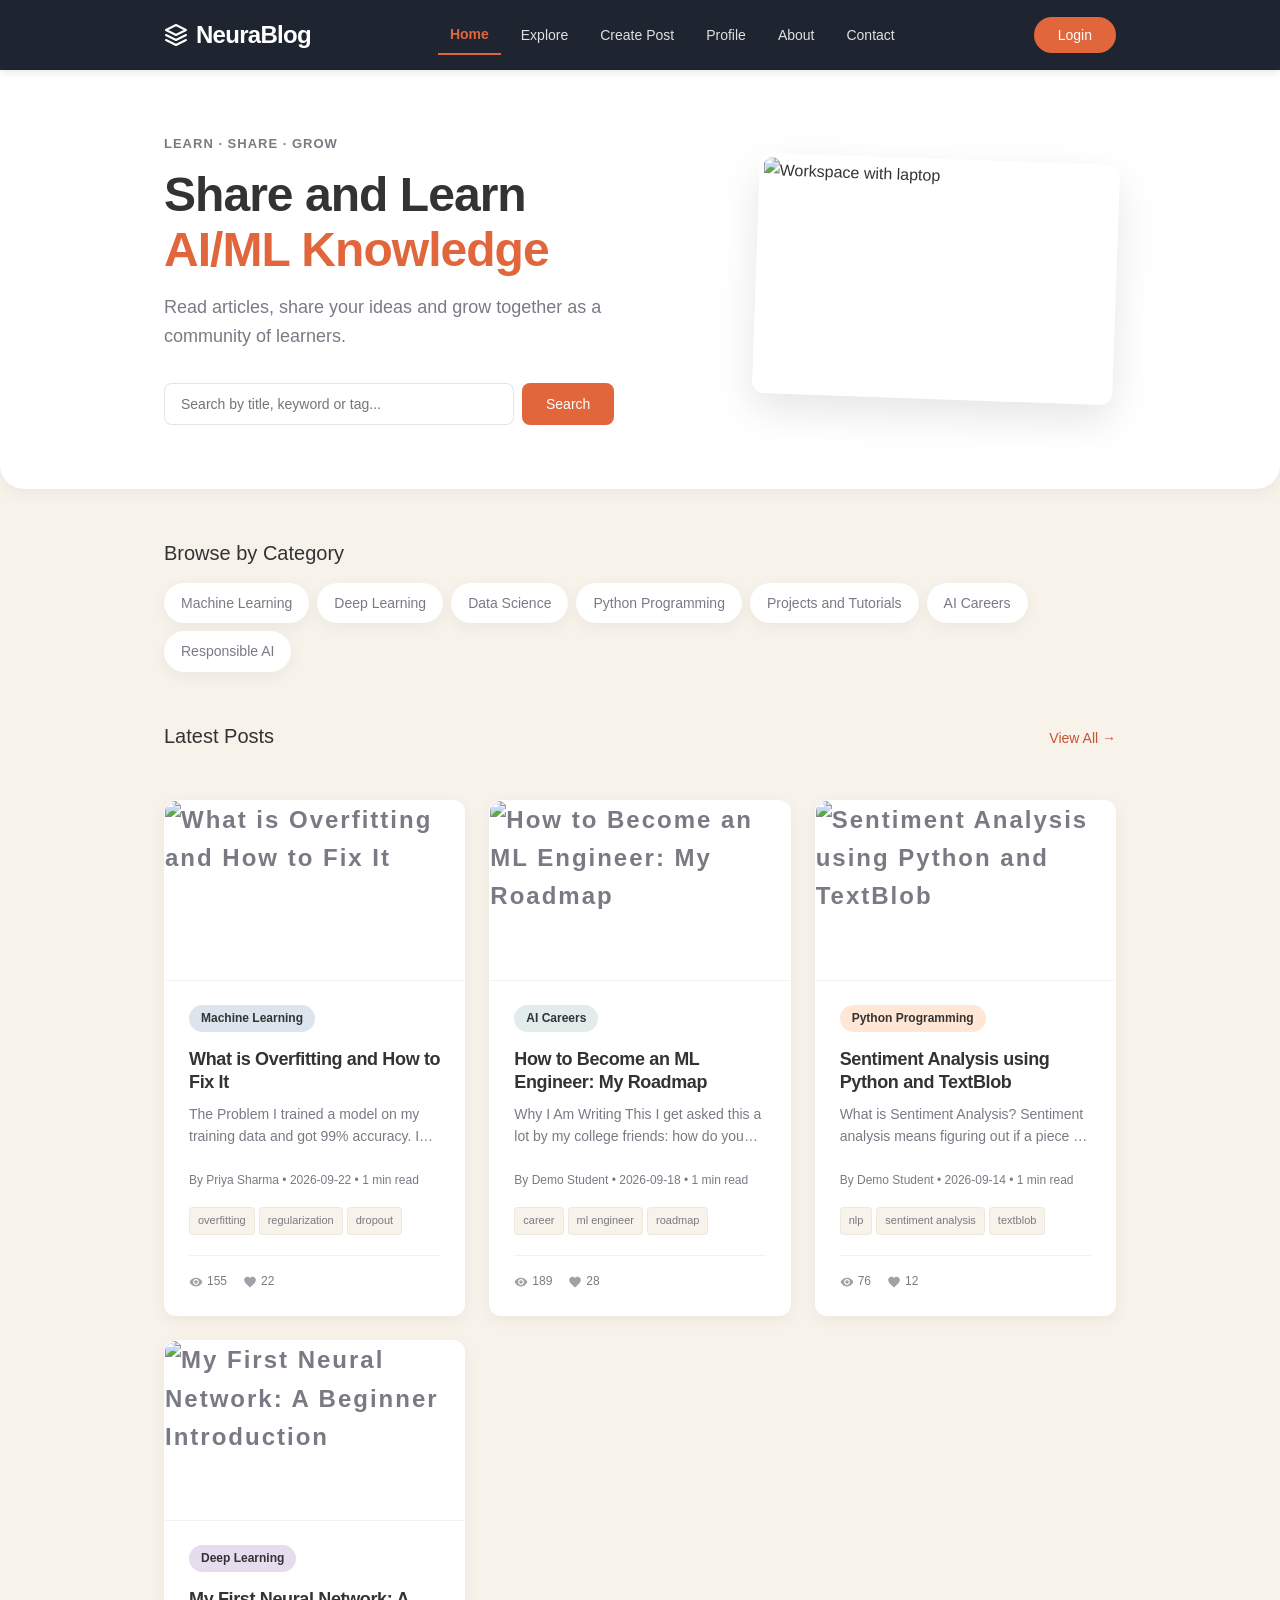
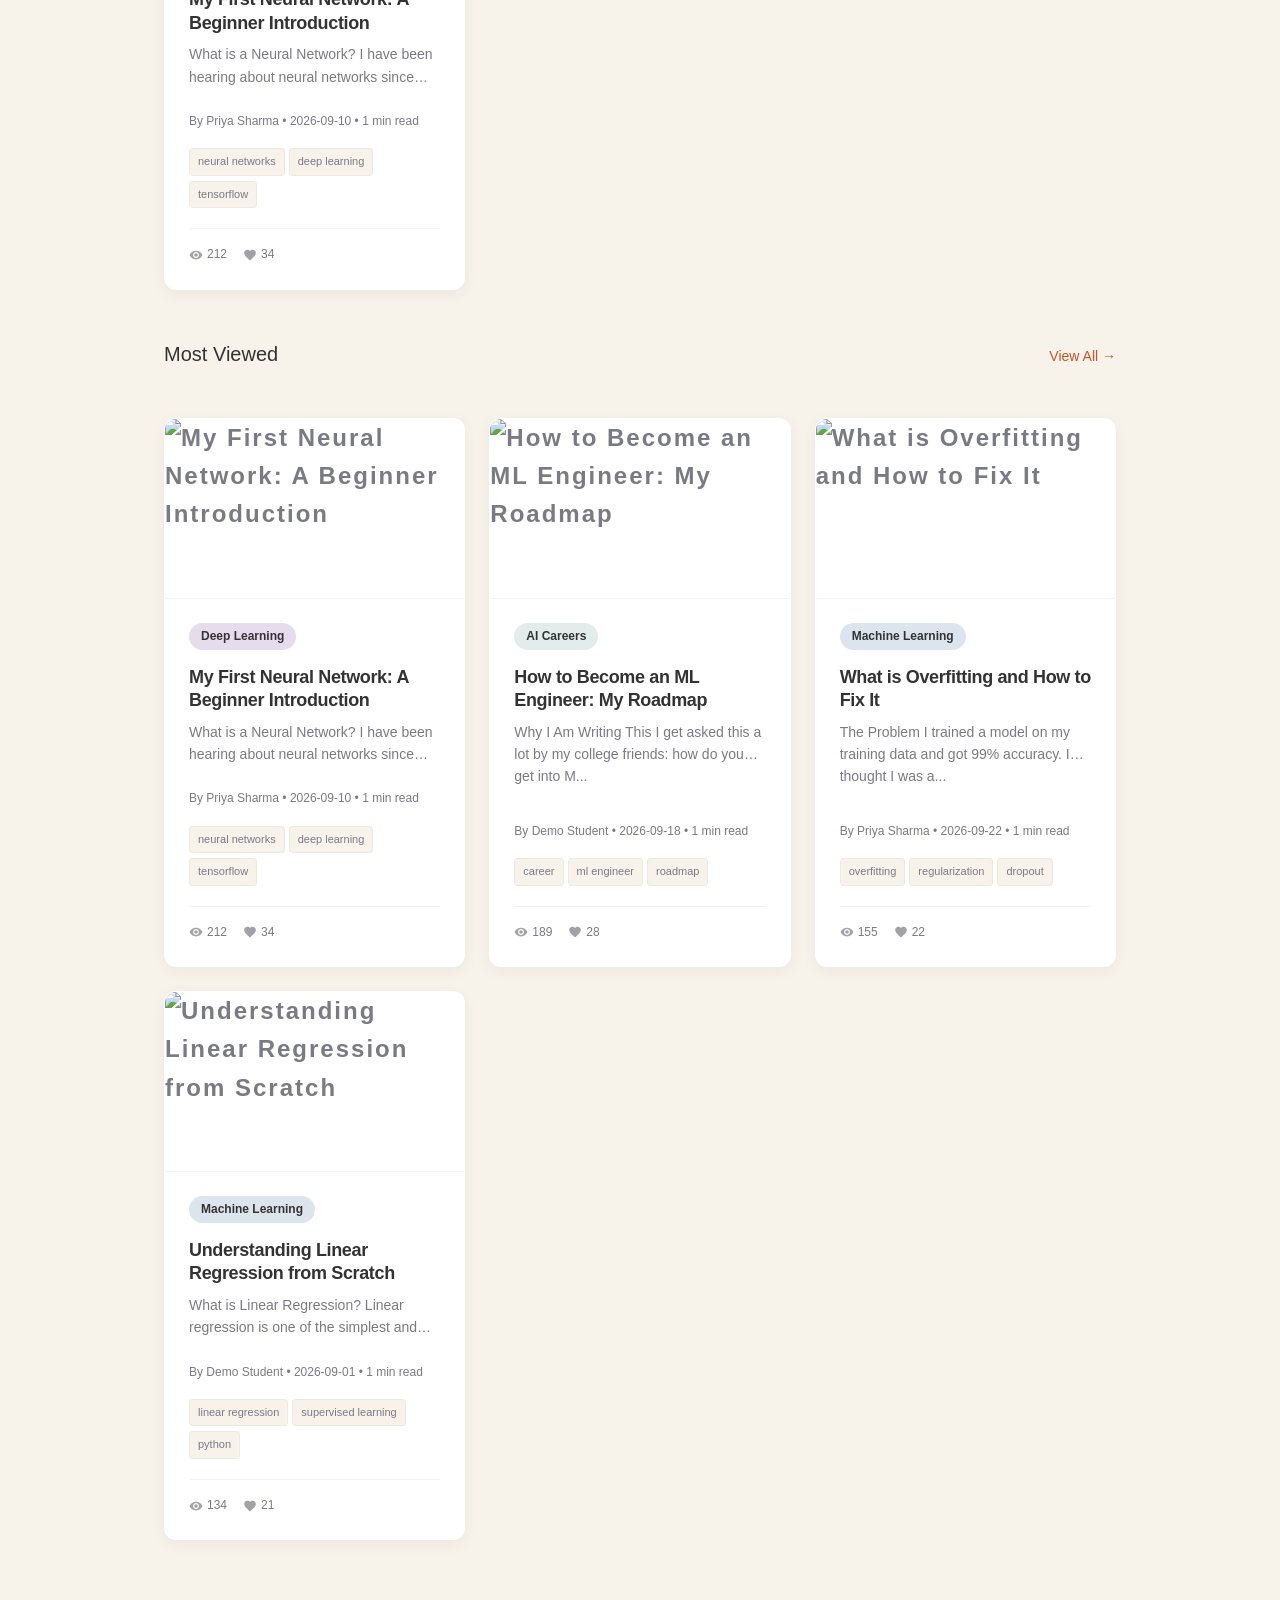
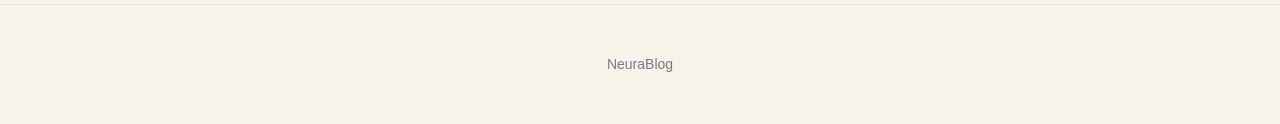
==== commit 67f7928a: "Update index.html" ====
--- a/index.html
+++ b/index.html
@@ -17,11 +17,11 @@
                 <a href="index.html">Home</a>
                 <a href="explore.html">Explore</a>
                 <a href="create-post.html">Create Post</a>
-                <a href="dashboard.html">Dashboard</a>
+            
                 <a href="profile.html">Profile</a>
                 <a href="about.html">About</a>
                 <a href="contact.html">Contact</a>
-                <a href="admin.html">Admin</a>
+                
             </div>
             <button class="btn-login" onclick="showLoginMessage()">Login</button>
         </div>
